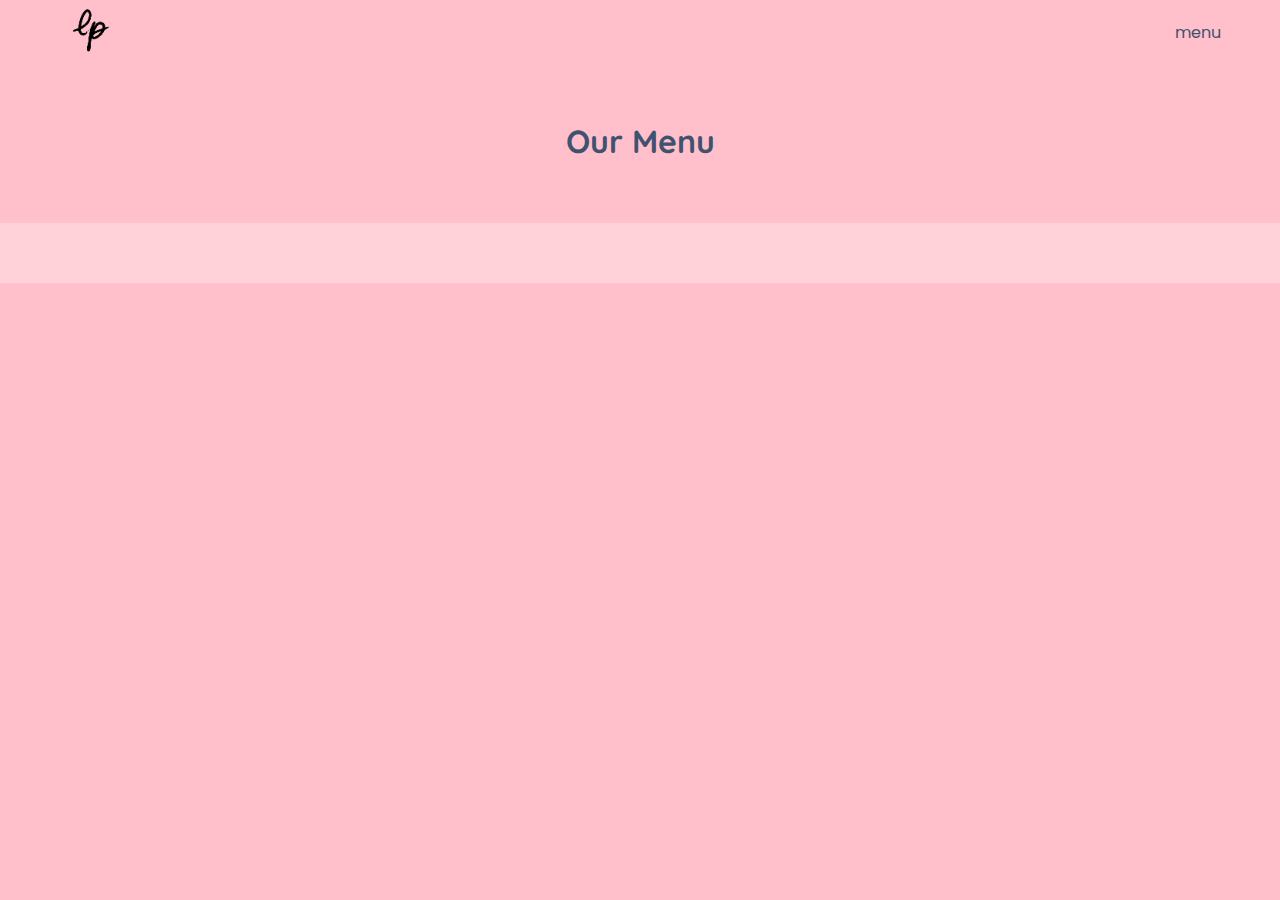
==== menu.html @ 41fc138e "initial commit" ====
<html>
    <head>
        <title>KingPin Donuts</title>
        <link rel="stylesheet" href="assets/css/styles.css">
        <link rel="preconnect" href="https://fonts.gstatic.com">
        <link href="https://fonts.googleapis.com/css2?family=Poppins:ital,wght@0,400;0,500;1,400;1,600&family=Quicksand:wght@700&display=swap" rel="stylesheet">
        <link href="https://fonts.googleapis.com/css2?family=Poppins:ital,wght@0,400;0,500;1,400&family=Quicksand:wght@700&display=swap" rel="stylesheet">
    </head>

    <body>
        <div id="navbar">
            <a href="index.html">
                <img src="assets/img/logo.png" alt="" id="logo">
            </a>
            <a href="menu.html" id="nav-menu">menu</a>
        </div>

        <div id="container">
            <div id="intro-box">
                <h1>Our Menu</h1>
            </div>
            <div id="about-us">

            </div>
        </div>
    </body>
</html>
---- assets/css/styles.css ----
/* ============ General Text Styles ============ */

body {
    margin: 0;
    background-color: pink;
    color: #3F526F;
    font-family: 'Poppins', sans-serif;
}

h1 {
    font-family: 'Quicksand', sans-serif;
}

h2 {
    font-family: 'Quicksand', sans-serif;
    color: #FF84A1;
}

p {
    font-family: 'Poppins', sans-serif;
}

/* ============ Navbar Styles ============ */

#navbar {
    position: relative;
    height: 60px;
    /* background-color: aliceblue; */
}

#nav-menu, #nav-menu:active, #nav-menu:visited {
    color: #3F526F;
    position: absolute;
    top: 20px;
    right: 60px;
    text-decoration: none;
}

#logo {
    position: absolute;
    left: 60px;
    width: 60px;
}

/* ============ Body Styles ============ */

/* Intro Div */
#intro-box {
    padding: 40px;
    display: flex;
    flex-direction: row;
    justify-content: space-around;
}

#big-title {
    max-width: 100px;
    width: auto;
    font-size: 60px;
    display: flex;
    align-items: center;
}

#donut-vector {
    max-width: 35%;
    height: auto;
}

/* Story Div */

#about-us {
    display: flex;
    flex-direction: row;
    padding: 30px;
    align-items: center;
    background-color: rgb(255, 210, 217);
}

#story-text {
    display: flex;
    flex-direction: column;
    width: 500px;
    padding: 40px;
}

#shop {
    max-width: 45%;
    height: auto;
    margin-right: 40px;
}

/* Contact Div */

#contact {
    display: flex;
    flex-direction: row;
    margin: 30px;
    align-items: center;
    justify-content: space-around;
}

#map {
    max-width: 50%;
    height: auto;
}

button {
    color: white;
    background-color: #FF84A1;
    padding: 20px;
    border: none;
    font-family: 'Quicksand', sans-serif;
    cursor: pointer;
    border-radius: 12px;
}

 #c-button-holder {
    display: flex;
    justify-content: center;
}

/* ============ Footer Styles ============ */

#footer {
    height: 160px;
    padding: 30px;
    background-color: rgb(255, 210, 217);
    display: flex;
    flex-direction: row;
    justify-content: space-around;
}

#f-menu, #f-menu:active, #f-menu:visited {
    color: #3F526F;
    text-decoration: none;
}

#f-name {
    display: flex;
    flex-direction: row;
}

#f-nav {
    display: flex;
    flex-direction: column;
}

#f-contact {
    display: flex;
    flex-direction: column;
    align-items: flex-start;
}
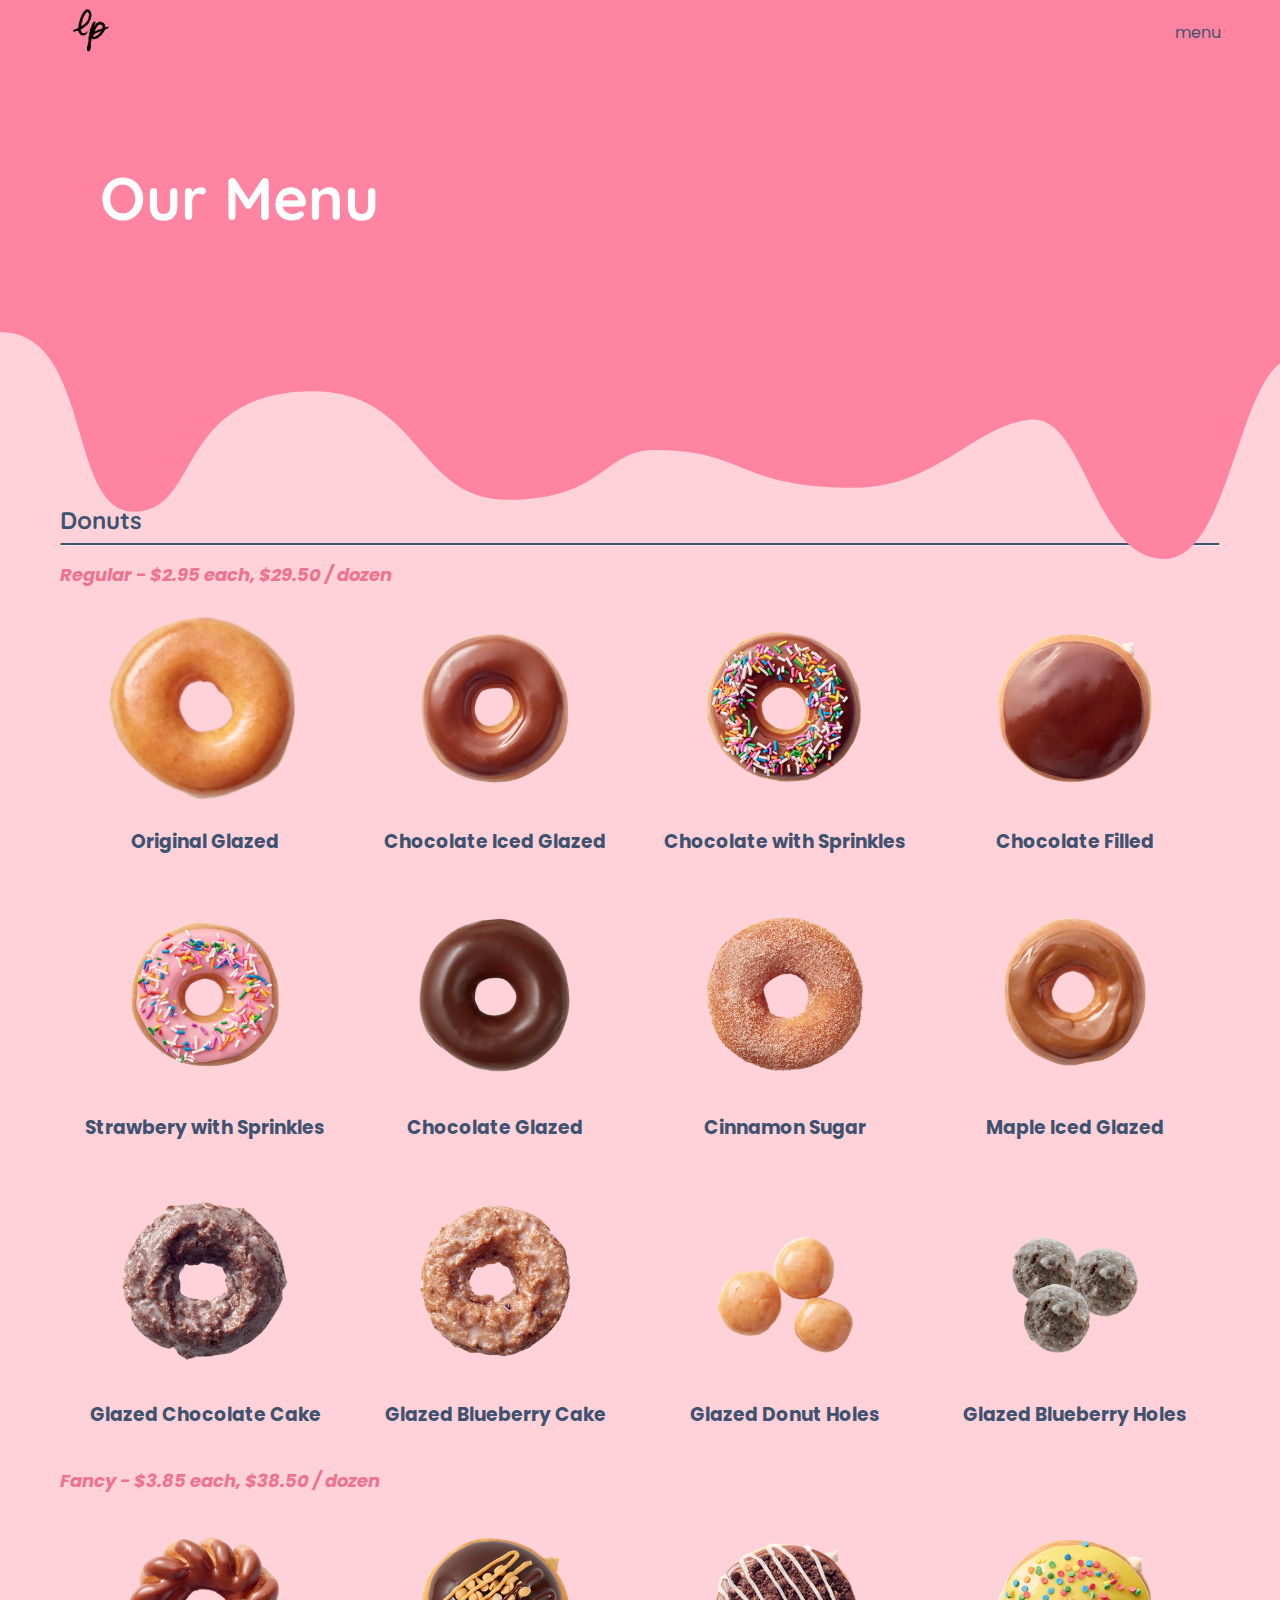
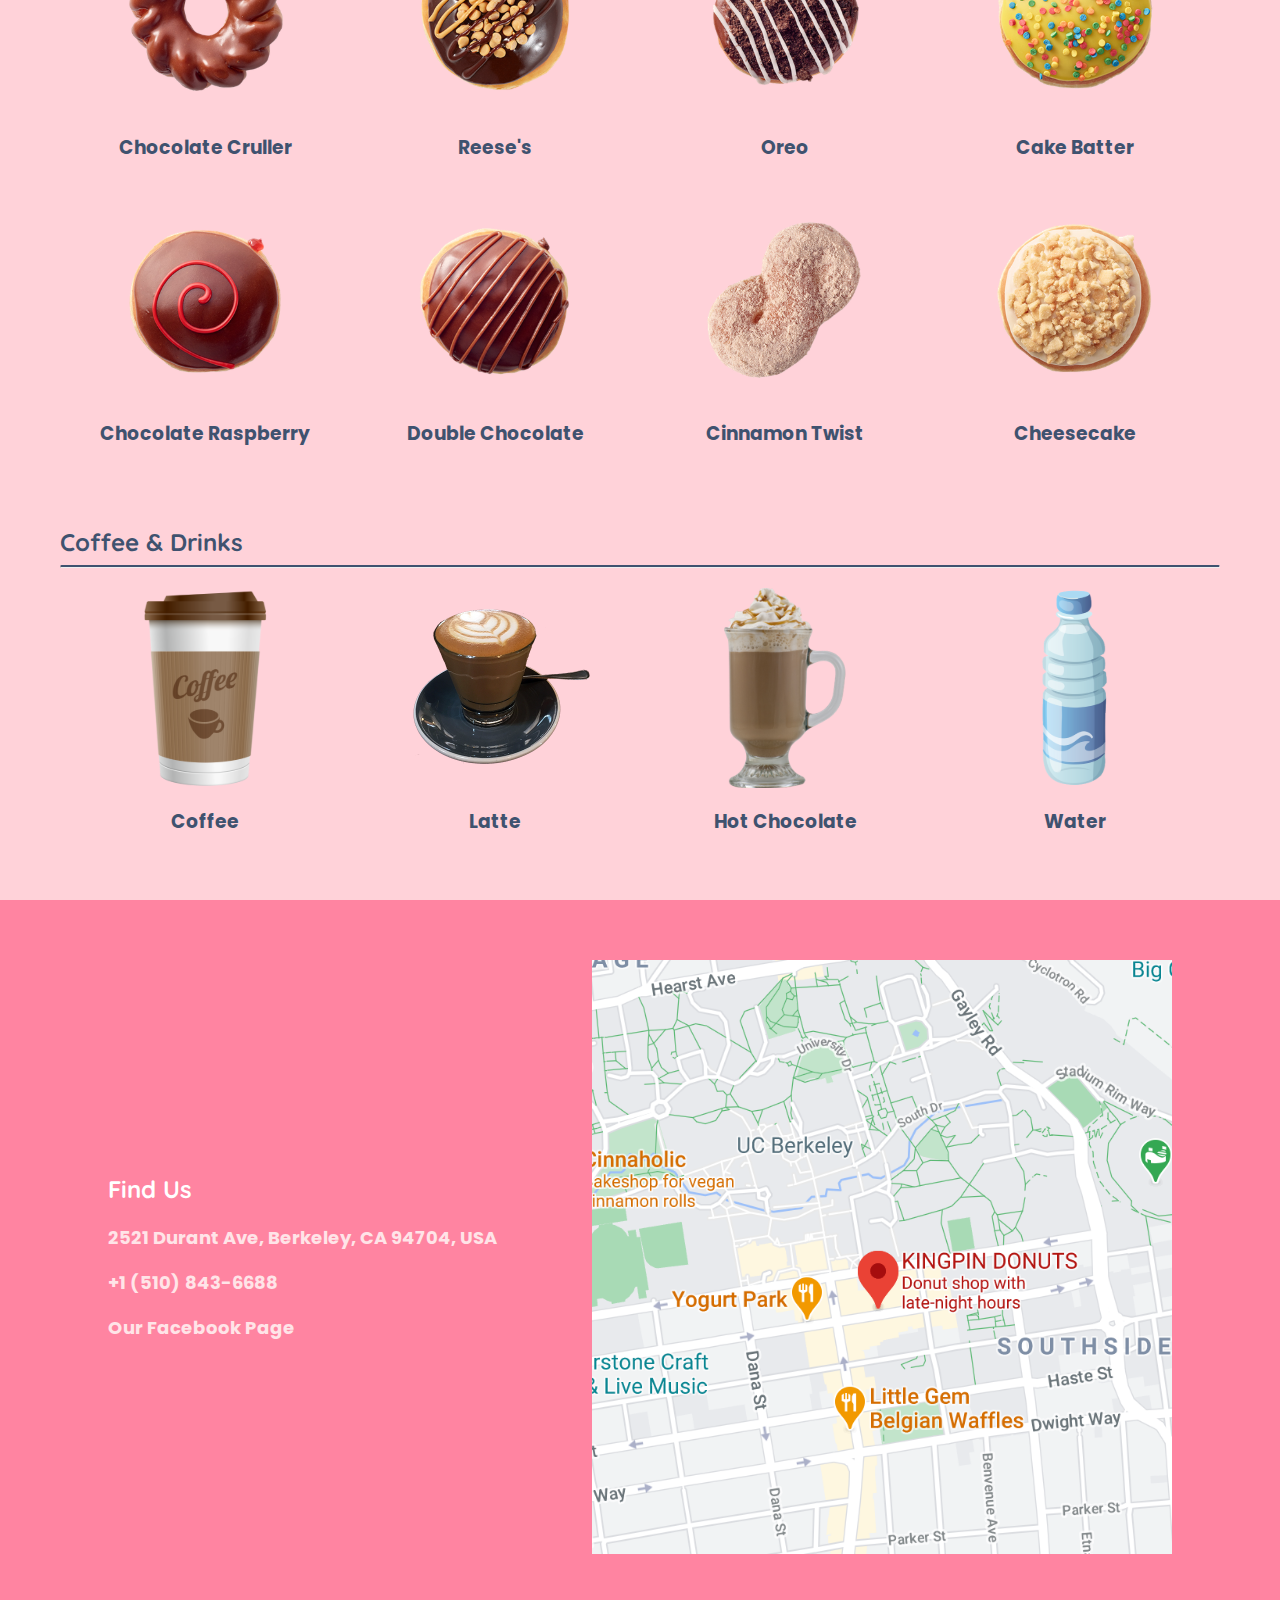
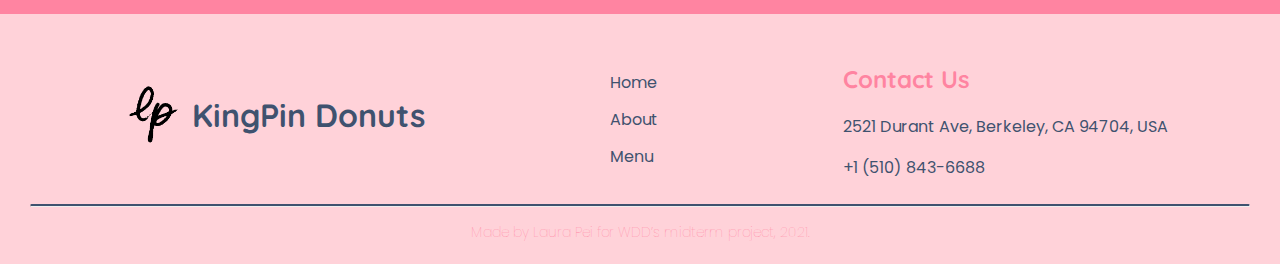
==== commit 5cce148b: "hifidelity commit" ====
--- a/menu.html
+++ b/menu.html
@@ -2,6 +2,7 @@
     <head>
         <title>KingPin Donuts</title>
         <link rel="stylesheet" href="assets/css/styles.css">
+        <link rel="stylesheet" href="assets/css/menu.css">
         <link rel="preconnect" href="https://fonts.gstatic.com">
         <link href="https://fonts.googleapis.com/css2?family=Poppins:ital,wght@0,400;0,500;1,400;1,600&family=Quicksand:wght@700&display=swap" rel="stylesheet">
         <link href="https://fonts.googleapis.com/css2?family=Poppins:ital,wght@0,400;0,500;1,400&family=Quicksand:wght@700&display=swap" rel="stylesheet">
@@ -16,12 +17,165 @@
         </div>
 
         <div id="container">
-            <div id="intro-box">
-                <h1>Our Menu</h1>
+            <img src="assets/img/frosting.svg" id="frosting">
+            <div id="frosting-box">
+                <h1 id="menu-title">Our Menu</h1>
             </div>
-            <div id="about-us">
+            <div id='section-donut'>
+                <h2 class="section-head">Donuts</h2>
+                <hr>
+            </div>
+            <h3 class="donut-type-text">Regular - $2.95 each, $29.50 / dozen</h3>
+            <div id="m-donut-row">
+                <div class='menu-item'>
+                    <img src="assets/img/1-1-glazed.svg" class="menu-img">
+                    <h3>Original Glazed</h3>
+                </div>
+                <div class='menu-item'>
+                    <img src="assets/img/1-2-choc.svg" class="menu-img">
+                    <h3>Chocolate Iced Glazed</h3>
+                </div>
+                <div class='menu-item'>
+                    <img src="assets/img/1-3-sprinkle.svg" class="menu-img">
+                    <h3>Chocolate with Sprinkles</h3>
+                </div>
+                <div class='menu-item'>
+                    <img src="assets/img/1-4-round.svg" class="menu-img">
+                    <h3>Chocolate Filled</h3>
+                </div>
+            </div>
+            <div id="m-donut-row">
+                <div class='menu-item'>
+                    <img src="assets/img/2-1-strawb.svg" class="menu-img">
+                    <h3>Strawbery with Sprinkles</h3>
+                </div>
+                <div class='menu-item'>
+                    <img src="assets/img/2-2-choc.svg" class="menu-img">
+                    <h3>Chocolate Glazed</h3>
+                </div>
+                <div class='menu-item'>
+                    <img src="assets/img/2-3-cinn.svg" class="menu-img">
+                    <h3>Cinnamon Sugar</h3>
+                </div>
+                <div class='menu-item'>
+                    <img src="assets/img/2-4-map.svg" class="menu-img">
+                    <h3>Maple Iced Glazed</h3>
+                </div>
+            </div>
+            <div id="m-donut-row">
+                <div class='menu-item'>
+                    <img src="assets/img/3-1.svg" class="menu-img">
+                    <h3>Glazed Chocolate Cake</h3>
+                </div>
+                <div class='menu-item'>
+                    <img src="assets/img/3-2.svg" class="menu-img">
+                    <h3>Glazed Blueberry Cake</h3>
+                </div>
+                <div class='menu-item'>
+                    <img src="assets/img/3-3-dh.svg" class="menu-img">
+                    <h3>Glazed Donut Holes</h3>
+                </div>
+                <div class='menu-item'>
+                    <img src="assets/img/3-4-dh.svg" class="menu-img">
+                    <h3>Glazed Blueberry Holes</h3>
+                </div>
+            </div>
 
+            <h3 class="donut-type-text">Fancy - $3.85 each, $38.50 / dozen</h3>
+            <div id="m-donut-row">
+                <div class='menu-item'>
+                    <img src="assets/img/4-1-spiral.svg" class="menu-img">
+                    <h3>Chocolate Cruller</h3>
+                </div>
+                <div class='menu-item'>
+                    <img src="assets/img/4-2-m.svg" class="menu-img">
+                    <h3>Reese's</h3>
+                </div>
+                <div class='menu-item'>
+                    <img src="assets/img/4-3.svg" class="menu-img">
+                    <h3>Oreo</h3>
+                </div>
+                <div class='menu-item'>
+                    <img src="assets/img/4-4-sprinkle.svg" class="menu-img">
+                    <h3>Cake Batter</h3>
+                </div>
+            </div>
+            <div id="m-donut-row">
+                <div class='menu-item'>
+                    <img src="assets/img/5-1-spiral.svg" class="menu-img">
+                    <h3>Chocolate Raspberry</h3>
+                </div>
+                <div class='menu-item'>
+                    <img src="assets/img/5-2.svg" class="menu-img">
+                    <h3>Double Chocolate</h3>
+                </div>
+                <div class='menu-item'>
+                    <img src="assets/img/5-3-twist.svg" class="menu-img">
+                    <h3>Cinnamon Twist</h3>
+                </div>
+                <div class='menu-item'>
+                    <img src="assets/img/5-4-cheese.svg" class="menu-img">
+                    <h3>Cheesecake</h3>
+                </div>
+            </div>
+            <div id='section-drink'>
+                <h2 class="section-head">Coffee & Drinks</h2>
+                <hr>
+            </div>
+            <div id="m-donut-row">
+                <div class='menu-item'>
+                    <img src="assets/img/6-1-coff.svg" class="menu-img">
+                    <h3>Coffee</h3>
+                </div>
+                <div class='menu-item'>
+                    <img src="assets/img/6-2-latte.svg" class="menu-img">
+                    <h3>Latte</h3>
+                </div>
+                <div class='menu-item'>
+                    <img src="assets/img/6-3.svg" class="menu-img">
+                    <h3>Hot Chocolate</h3>
+                </div>
+                <div class='menu-item'>
+                    <img src="assets/img/6-4-water.svg" class="menu-img">
+                    <h3>Water</h3>
+                </div>
             </div>
         </div>
+        <br>
+        <div id="contact">
+            <div id="contact-info">
+                <div id="c-text-holder">
+                    <h2 style="color: white">Find Us</h2>
+                    <p>2521 Durant Ave, Berkeley, CA 94704, USA</p>
+                    <p>+1 (510) 843-6688</p>
+                    <p>Our Facebook Page</p>    
+                </div>
+            </div>
+            <img src="assets/img/map.png" id="map">
+        </div>
+        <div id="footer">
+            <div id="footer-main">
+                <div id='f-name'>
+                    <a href="index.html">
+                        <img src="assets/img/logo.png" style="width: 80px;">
+                    </a>
+                    <h1>KingPin Donuts</h1>
+                </div>
+                <div id='f-nav'>
+                    <a href="index.html" id='f-menu'>Home</a>
+                    <a href="index.html" id='f-menu'>About</a>
+                    <a href="menu.html" id='f-menu'>Menu</a>
+                </div>
+                <div id='f-contact'>
+                    <h2>Contact Us</h2>
+                    2521 Durant Ave, Berkeley, CA
+                    94704, USA
+                    <p>+1 (510) 843-6688</p>
+                </div>
+            </div>
+            <hr>
+            <h3 id="f-credit">Made by Laura Pei for WDD’s midterm project, 2021.</h3>
+        </div>
+
     </body>
 </html>--- a/assets/css/styles.css
+++ b/assets/css/styles.css
@@ -47,9 +47,11 @@
 /* Intro Div */
 #intro-box {
     padding: 40px;
+    height: 550px;
     display: flex;
     flex-direction: row;
     justify-content: space-around;
+    align-items: center;
 }
 
 #big-title {
@@ -108,6 +110,8 @@
     background-color: #FF84A1;
     padding: 20px;
     border: none;
+    font-size: 18px;
+    width: 175px;
     font-family: 'Quicksand', sans-serif;
     cursor: pointer;
     border-radius: 12px;
@@ -121,9 +125,12 @@
 /* ============ Footer Styles ============ */
 
 #footer {
-    height: 160px;
+    height: 190px;
     padding: 30px;
     background-color: rgb(255, 210, 217);
+}
+
+#footer-main {
     display: flex;
     flex-direction: row;
     justify-content: space-around;
@@ -135,17 +142,33 @@
 }
 
 #f-name {
+    margin-top: 30px;
     display: flex;
     flex-direction: row;
 }
 
 #f-nav {
+    margin: 20px;
     display: flex;
     flex-direction: column;
+    justify-content: space-around;
 }
 
 #f-contact {
     display: flex;
     flex-direction: column;
     align-items: flex-start;
+}
+
+hr {
+    border-top: 2px solid pink;
+    border-radius: 5px;  
+}
+
+#f-credit {
+    margin: 15px;
+    font-size: 14px;
+    font-weight: lighter;
+    color: #FF84A1;
+    text-align: center;
 }--- a/assets/css/menu.css
+++ b/assets/css/menu.css
@@ -0,0 +1,87 @@
+body {
+    background-color: rgb(255, 210, 217);
+}
+
+.section-head {
+    color: #3F526F;
+    margin: auto;
+}
+
+h3 {
+    font-style: Poppins;
+    /* text-align: center; */
+}
+
+#navbar {
+    background-color: #FF84A1;
+}
+
+#frosting {
+    transform: scaleX(-1);
+    width: 100%;
+    min-width: 600px;
+    position: absolute;
+    z-index: 0;
+}
+
+#frosting-box {
+    position: relative;
+    padding: 100px;
+}
+
+#menu-title {
+    color: white;
+    margin: 0px;
+    display: flex;
+    font-size: 60px;
+}
+
+#section-donut {
+    margin: 170px 60px 0px 60px;
+}
+
+#section-drink {
+    margin: 60px 60px 0px 60px;
+}
+
+hr {
+    border-top: 2px solid #3F526F;
+    border-radius: 5px;  
+}
+
+.donut-type-text {
+    margin: 15px 60px 15px 60px;
+    font-style: italic;
+    color: #EE7390;
+    font-size: 18px;
+}
+
+
+#m-donut-row {
+    margin: 20px 60px 20px 60px;
+    display: flex;
+}
+
+.menu-item {
+    width: 25%;
+    display: flex;
+    flex-direction: column;
+    align-items: center;
+}
+
+.menu-img {
+    height: 200px;
+    width: auto;
+}
+
+#contact {
+    margin: 0;
+    padding: 60px;
+    background-color: #FF84A1;
+}
+
+#c-text-holder p {
+    color: rgb(255, 228, 232);
+    font-weight: bold;
+    font-size: 18px;
+}